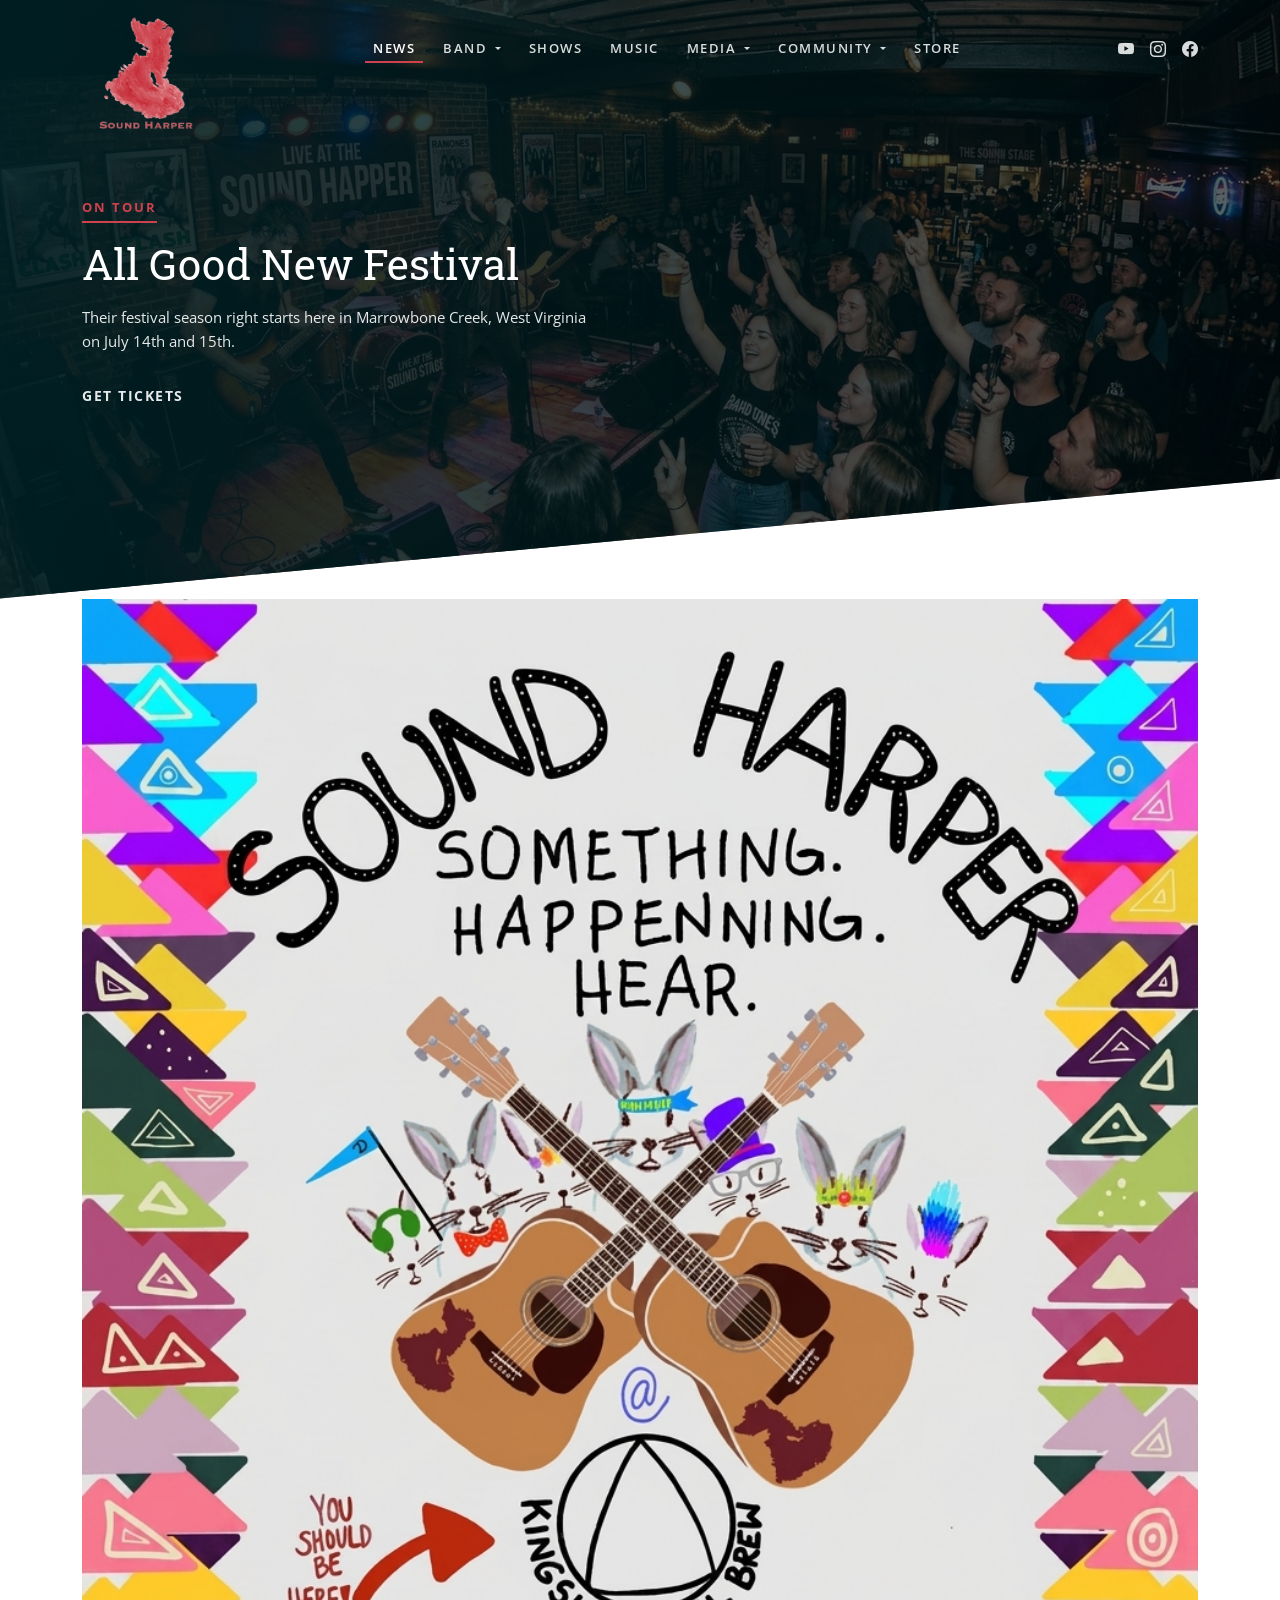
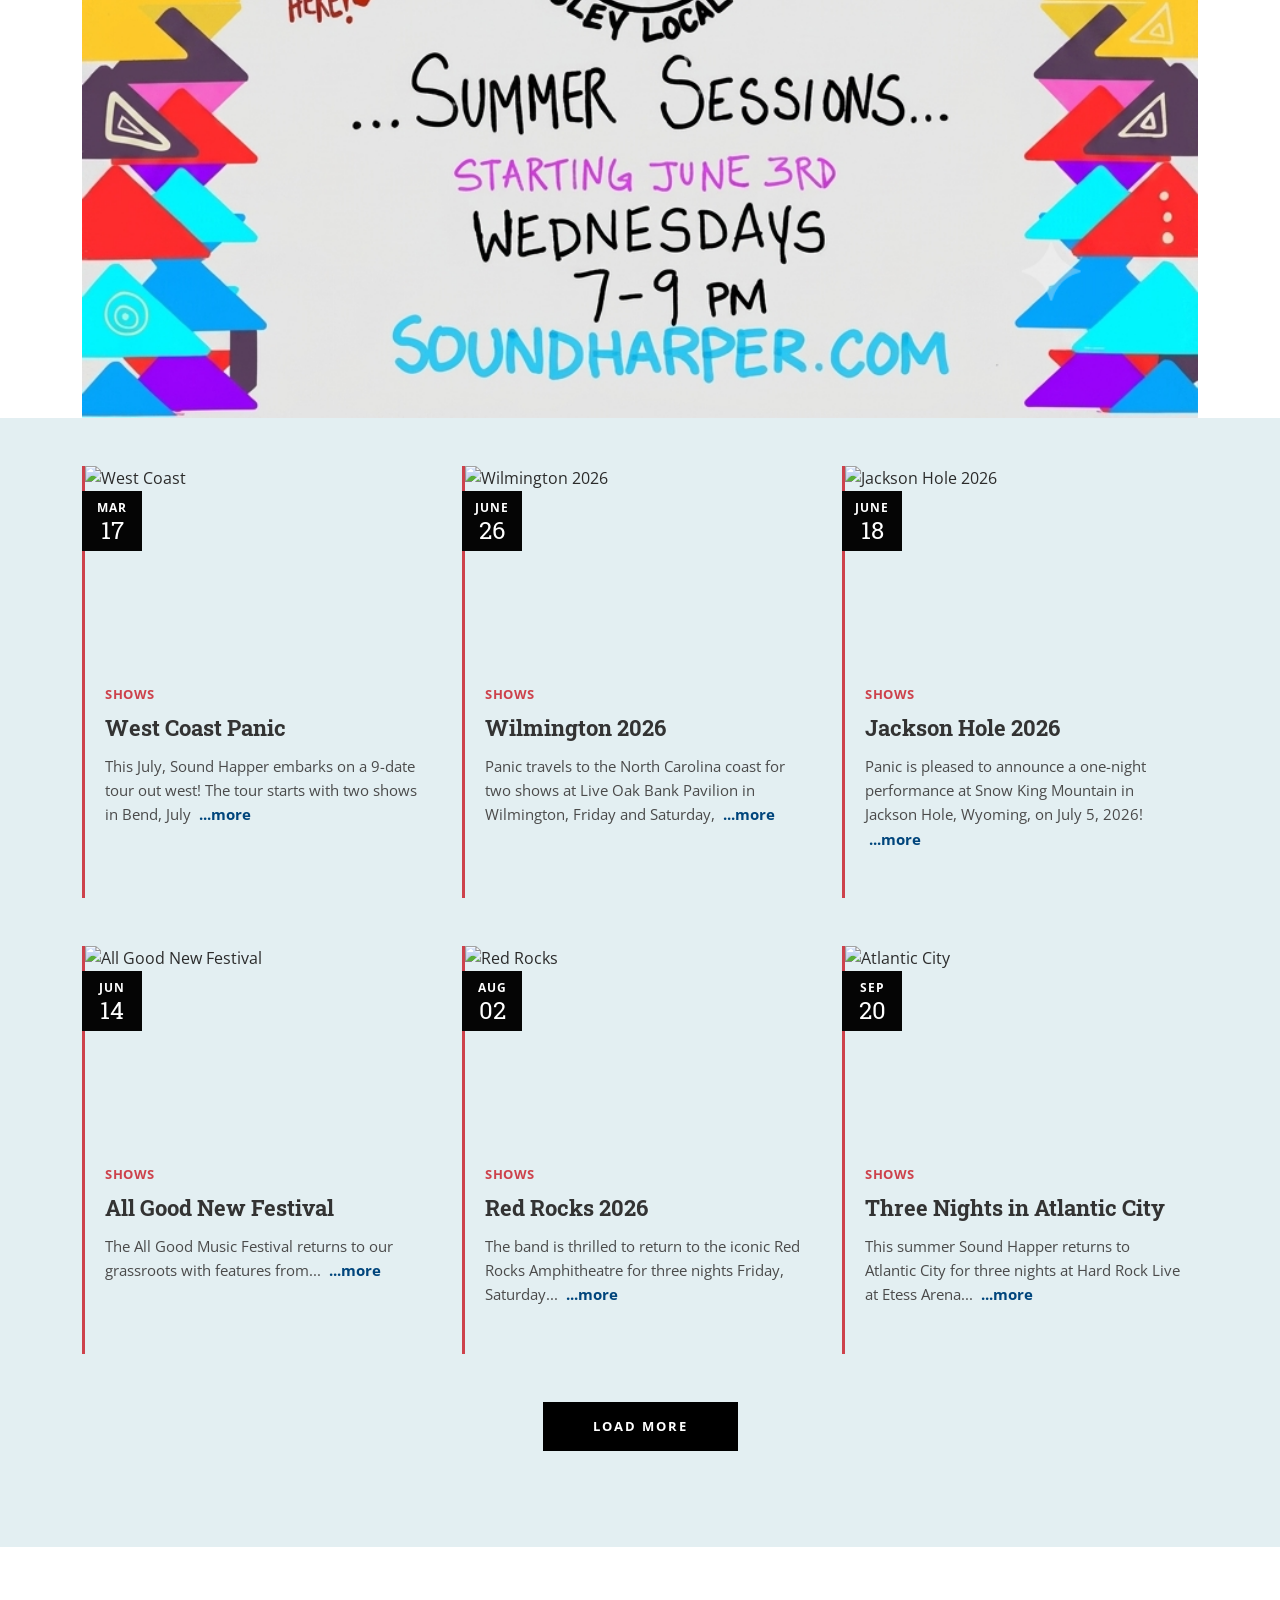
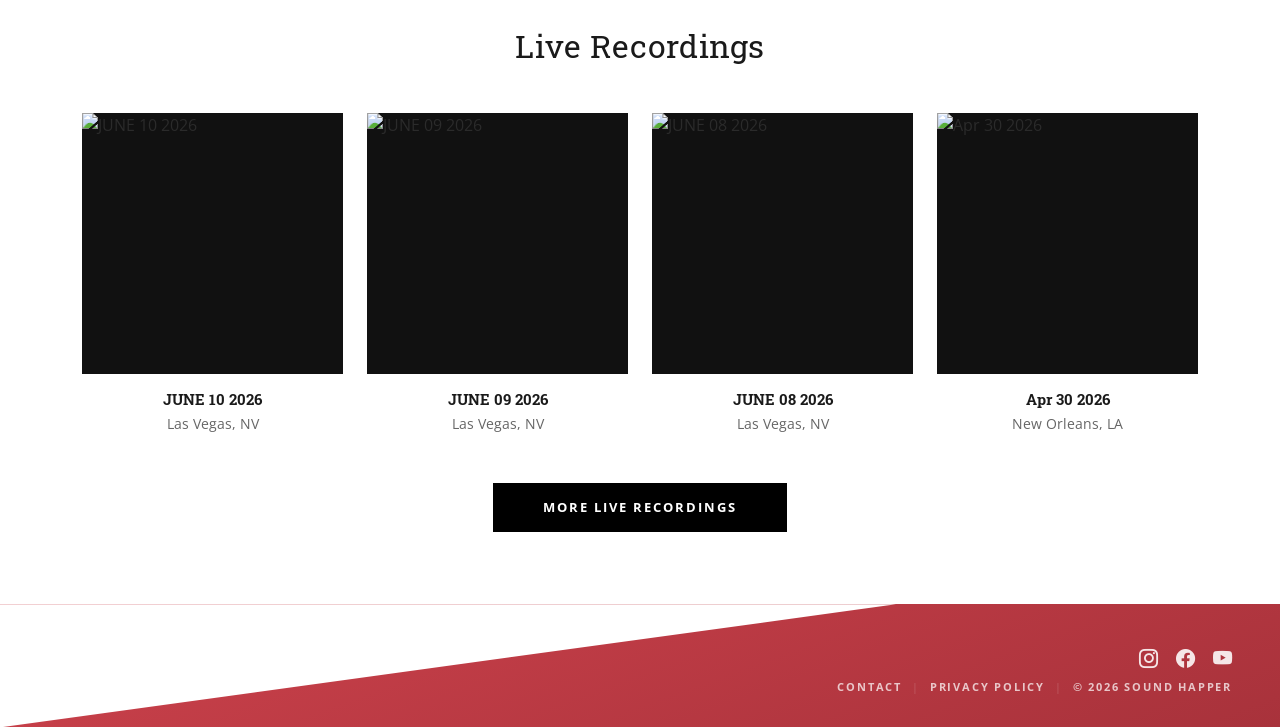
==== 0index.html @ cb87b9db "sound-happer" ====
<!doctype html>
<html lang="en" data-bs-theme="light">
    <head>
        <title>Sound Happer - Tour</title>
        <meta charset="utf-8" />
        <meta name="viewport" content="width=device-width, initial-scale=1" />

        <link href="https://cdn.jsdelivr.net/npm/bootstrap@5.3.8/dist/css/bootstrap.min.css" rel="stylesheet" integrity="sha384-sRIl4kxILFvY47J16cr9ZwB07vP4J8+LH7qKQnuqkuIAvNWLzeN8tE5YBujZqJLB" crossorigin="anonymous"/>
        <link rel="stylesheet" href="https://cdn.jsdelivr.net/npm/bootstrap-icons@1.11.3/font/bootstrap-icons.min.css">
        <link rel='stylesheet' href='https://fonts.googleapis.com/css?family=Roboto+Slab:400,700|Open+Sans:400,600,700&display=swap' type='text/css' media='all' />
        <link rel="stylesheet" href="assets/css/style.css">
    </head>
    <body>

        <!-- ═══════ HERO ═══════ -->
        <div class="hero-container">
            <nav class="navbar navbar-expand-lg">
                <div class="container">
                    <a class="navbar-brand" href="#">
                        <div class="logo"></div>
                    </a>
                    <button class="navbar-toggler border-0" type="button" data-bs-toggle="collapse" data-bs-target="#navbarContent" aria-controls="navbarContent" aria-expanded="false" aria-label="Toggle navigation">
                        <span class="navbar-toggler-icon" style="filter:invert(1);"></span>
                    </button>

                    <div class="collapse navbar-collapse" id="navbarContent">
                        <ul class="navbar-nav mx-auto">

                            <li class="nav-item">
                                <a class="nav-link active-link" href="#">News</a>
                            </li>

                            <!-- BAND dropdown -->
                            <li class="nav-item dropdown">
                                <a class="nav-link dropdown-toggle" href="#" role="button" data-bs-toggle="dropdown" aria-expanded="false">
                                    Band
                                </a>
                                <ul class="dropdown-menu">
                                    <li><a class="dropdown-item" href="#">Members</a></li>
                                    <li><a class="dropdown-item" href="#">History</a></li>
                                    <li><a class="dropdown-item" href="#">Bio</a></li>
                                </ul>
                            </li>

                            <li class="nav-item">
                                <a class="nav-link" href="#">Shows</a>
                            </li>

                            <li class="nav-item">
                                <a class="nav-link" href="#">Music</a>
                            </li>

                            <!-- MEDIA dropdown -->
                            <li class="nav-item dropdown">
                                <a class="nav-link dropdown-toggle" href="#" role="button" data-bs-toggle="dropdown" aria-expanded="false">
                                    Media
                                </a>
                                <ul class="dropdown-menu">
                                    <li><a class="dropdown-item" href="#">Galleries</a></li>
                                    <li><a class="dropdown-item" href="#">Posters</a></li>
                                    <li><a class="dropdown-item" href="#">Videos</a></li>
                                </ul>
                            </li>

                            <!-- COMMUNITY dropdown -->
                            <li class="nav-item dropdown">
                                <a class="nav-link dropdown-toggle" href="#" role="button" data-bs-toggle="dropdown" aria-expanded="false">
                                    Community
                                </a>
                                <ul class="dropdown-menu">
                                    <li><a class="dropdown-item" href="#">Forum</a></li>
                                    <li><a class="dropdown-item" href="#">Good People</a></li>
                                    <li><a class="dropdown-item" href="#">Events</a></li>
                                </ul>
                            </li>

                            <li class="nav-item">
                                <a class="nav-link" href="#">Store</a>
                            </li>

                        </ul>

                        <div class="social-icons d-none d-lg-flex">
                            <a href="#"><i class="bi bi-youtube"></i></a>
                            <a href="#"><i class="bi bi-instagram"></i></a>
                            <a href="#"><i class="bi bi-facebook"></i></a>
                        </div>
                    </div>
                </div>
            </nav>

            <div class="container">
                <div class="hero-content">
                    <span class="hero-label">On Tour</span>
                    <h1 class="hero-title slab-font">All Good New Festival</h1>
                    <p class="hero-text">Their festival season right starts here in Marrowbone Creek, West Virginia on July 14th and 15th.</p>
                    <a href="#" class="hero-btn">Get Tickets</a>
                </div>
            </div>
        </div>

        <div class="container">
            <img src="assets/img/desktop-poster.png" width="100%" alt="">
        </div>

        <!-- ═══════ CARD GRID ═══════ -->
        <section class="card-section mt-5">
            <div class="container">
                <div class="row gx-4 gy-5">

                    <div class="col-lg-4 col-md-6">
                        <div class="custom-card">
                            <div class="card-img-wrapper">
                                <div class="date-badge"><span class="month">MAR</span><span class="day">17</span></div>
                                <img src="https://images.unsplash.com/photo-1533174072545-7a4b6ad7a6c3?q=80&w=800&auto=format&fit=crop" alt="West Coast">
                            </div>
                            <div class="card-text-container">
                                <span class="card-label">Shows</span>
                                <a href="#" class="card-title slab-font">West Coast Panic</a>
                                <p class="card-excerpt">This July, Sound Happer embarks on a 9-date tour out west! The tour starts with two shows in Bend, July <a href="#" class="card-more-link">...more</a></p>
                            </div>
                        </div>
                    </div>

                    <div class="col-lg-4 col-md-6">
                        <div class="custom-card">
                            <div class="card-img-wrapper">
                                <div class="date-badge"><span class="month">JUNE</span><span class="day">26</span></div>
                                <img src="https://images.unsplash.com/photo-1470225620780-dba8ba36b745?q=80&w=800&auto=format&fit=crop" alt="Wilmington 2026">
                            </div>
                            <div class="card-text-container">
                                <span class="card-label">Shows</span>
                                <a href="#" class="card-title slab-font">Wilmington 2026</a>
                                <p class="card-excerpt">Panic travels to the North Carolina coast for two shows at Live Oak Bank Pavilion in Wilmington, Friday and Saturday, <a href="#" class="card-more-link">...more</a></p>
                            </div>
                        </div>
                    </div>

                    <div class="col-lg-4 col-md-6">
                        <div class="custom-card">
                            <div class="card-img-wrapper">
                                <div class="date-badge"><span class="month">JUNE</span><span class="day">18</span></div>
                                <img src="https://images.unsplash.com/photo-1543362906-acfc16c67564?q=80&w=800&auto=format&fit=crop" alt="Jackson Hole 2026">
                            </div>
                            <div class="card-text-container">
                                <span class="card-label">Shows</span>
                                <a href="#" class="card-title slab-font">Jackson Hole 2026</a>
                                <p class="card-excerpt">Panic is pleased to announce a one-night performance at Snow King Mountain in Jackson Hole, Wyoming, on July 5, 2026! <a href="#" class="card-more-link">...more</a></p>
                            </div>
                        </div>
                    </div>

                    <div class="col-lg-4 col-md-6">
                        <div class="custom-card">
                            <div class="card-img-wrapper">
                                <div class="date-badge"><span class="month">JUN</span><span class="day">14</span></div>
                                <img src="https://images.unsplash.com/photo-1514525253161-7a46d19cd819?q=80&w=800&auto=format&fit=crop" alt="All Good New Festival">
                            </div>
                            <div class="card-text-container">
                                <span class="card-label">Shows</span>
                                <a href="#" class="card-title slab-font">All Good New Festival</a>
                                <p class="card-excerpt">The All Good Music Festival returns to our grassroots with features from... <a href="#" class="card-more-link">...more</a></p>
                            </div>
                        </div>
                    </div>

                    <div class="col-lg-4 col-md-6">
                        <div class="custom-card">
                            <div class="card-img-wrapper">
                                <div class="date-badge"><span class="month">AUG</span><span class="day">02</span></div>
                                <img src="https://images.unsplash.com/photo-1506157786151-b8491531f063?q=80&w=800&auto=format&fit=crop" alt="Red Rocks">
                            </div>
                            <div class="card-text-container">
                                <span class="card-label">Shows</span>
                                <a href="#" class="card-title slab-font">Red Rocks 2026</a>
                                <p class="card-excerpt">The band is thrilled to return to the iconic Red Rocks Amphitheatre for three nights Friday, Saturday... <a href="#" class="card-more-link">...more</a></p>
                            </div>
                        </div>
                    </div>

                    <div class="col-lg-4 col-md-6">
                        <div class="custom-card">
                            <div class="card-img-wrapper">
                                <div class="date-badge"><span class="month">SEP</span><span class="day">20</span></div>
                                <img src="https://images.unsplash.com/photo-1459749411175-04bf5292ceea?q=80&w=800&auto=format&fit=crop" alt="Atlantic City">
                            </div>
                            <div class="card-text-container">
                                <span class="card-label">Shows</span>
                                <a href="#" class="card-title slab-font">Three Nights in Atlantic City</a>
                                <p class="card-excerpt">This summer Sound Happer returns to Atlantic City for three nights at Hard Rock Live at Etess Arena... <a href="#" class="card-more-link">...more</a></p>
                            </div>
                        </div>
                    </div>

                </div>

                <div class="text-center mt-5">
                    <button class="btn-load-more">Load More</button>
                </div>
            </div>
        </section>

        <!-- ═══════ LIVE RECORDINGS ═══════ -->
        <section class="live-recordings-section">
            <div class="container">
                <h2 class="recordings-heading">Live Recordings</h2>
                <div class="row gx-4 gy-4">

                    <div class="col-6 col-md-3">
                        <div class="recording-item">
                            <div class="recording-img-wrap">
                                <img src="https://images.unsplash.com/photo-1533174072545-7a4b6ad7a6c3?q=80&w=600&auto=format&fit=crop" alt="JUNE 10 2026">
                                <div class="recording-play-icon"><i class="bi bi-play-circle-fill"></i></div>
                            </div>
                            <div class="recording-info">
                                <div class="recording-date">JUNE 10 2026</div>
                                <div class="recording-location">Las Vegas, NV</div>
                            </div>
                        </div>
                    </div>

                    <div class="col-6 col-md-3">
                        <div class="recording-item">
                            <div class="recording-img-wrap">
                                <img src="https://images.unsplash.com/photo-1470225620780-dba8ba36b745?q=80&w=600&auto=format&fit=crop" alt="JUNE 09 2026">
                                <div class="recording-play-icon"><i class="bi bi-play-circle-fill"></i></div>
                            </div>
                            <div class="recording-info">
                                <div class="recording-date">JUNE 09 2026</div>
                                <div class="recording-location">Las Vegas, NV</div>
                            </div>
                        </div>
                    </div>

                    <div class="col-6 col-md-3">
                        <div class="recording-item">
                            <div class="recording-img-wrap">
                                <img src="https://images.unsplash.com/photo-1506157786151-b8491531f063?q=80&w=600&auto=format&fit=crop" alt="JUNE 08 2026">
                                <div class="recording-play-icon"><i class="bi bi-play-circle-fill"></i></div>
                            </div>
                            <div class="recording-info">
                                <div class="recording-date">JUNE 08 2026</div>
                                <div class="recording-location">Las Vegas, NV</div>
                            </div>
                        </div>
                    </div>

                    <div class="col-6 col-md-3">
                        <div class="recording-item">
                            <div class="recording-img-wrap">
                                <img src="https://images.unsplash.com/photo-1459749411175-04bf5292ceea?q=80&w=600&auto=format&fit=crop" alt="Apr 30 2026">
                                <div class="recording-play-icon"><i class="bi bi-play-circle-fill"></i></div>
                            </div>
                            <div class="recording-info">
                                <div class="recording-date">Apr 30 2026</div>
                                <div class="recording-location">New Orleans, LA</div>
                            </div>
                        </div>
                    </div>

                </div>
                <div class="text-center mt-5">
                    <a href="#" class="btn-more-recordings">More Live Recordings</a>
                </div>
            </div>
        </section>

        <!-- ═══════ FOOTER ═══════ -->
        <footer class="site-footer">
            <div class="footer-inner">
                <div class="footer-social">
                    <a href="#" title="Instagram"><i class="bi bi-instagram"></i></a>
                    <a href="#" title="Facebook"><i class="bi bi-facebook"></i></a>
                    <a href="#" title="YouTube"><i class="bi bi-youtube"></i></a>
                </div>
                <div class="footer-links-row">
                    <a href="#">Contact</a>
                    <span class="footer-sep">|</span>
                    <a href="#">Privacy Policy</a>
                    <span class="footer-sep">|</span>
                    <span>&copy; 2026 Sound Happer</span>
                </div>
            </div>
        </footer>

        <script src="https://cdn.jsdelivr.net/npm/bootstrap@5.3.8/dist/js/bootstrap.bundle.min.js" integrity="sha384-FKyoEForCGlyvwx9Hj09JcYn3nv7wiPVlz7YYwJrWVcXK/BmnVDxM+D2scQbITxI" crossorigin="anonymous"></script>
    </body>
</html>
---- assets/css/style.css ----
:root {
                --accent: #cd424c;
                --accent-dark: #a8323b;
                --body-bg: #e3eff2;
            }

            body {
                font-family: 'Open Sans', sans-serif;
                color: #2b2b2b;
                margin: 0;
                padding: 0;
            }

            h1, h2, h3, h4, h5, .slab-font {
                font-family: 'Roboto Slab', serif;
            }

            /* ── HERO ─────────────────────────────── */
            .hero-container {
                position: relative;
                width: 100%;
                background: linear-gradient(to right, rgba(0,31,36,0.92), rgba(0,10,15,0.62)),
                            url('../img/cafe-banner.png') center/cover no-repeat;
                clip-path: polygon(0 0, 100% 0, 100% 80%, 0 100%);
                padding-bottom: 10vw;
            }

            /* ── NAVBAR ───────────────────────────── */
            .navbar {
                padding-top: 1.5rem;
                background: transparent !important;
            }

            .navbar .container {
                position: relative;
                min-height: 50px;
            }

            .navbar-brand {
                position: absolute;
                top: -10px;
                left: 15px;
                padding: 0;
                z-index: 1000;
            }

            .logo {
                width: 125px;
                height: 125px;
                background-image: url('../img/logo.png');
                background-size: contain;
                background-position: top left;
                background-repeat: no-repeat;
                display: block;
            }

            .navbar-collapse { margin-left: 150px; }

            @media (max-width: 991px) {
                .navbar-collapse {
                    margin-left: 0;
                    margin-top: 80px;
                    background: rgba(0,0,0,0.88);
                    padding: 1rem;
                    border-radius: 8px;
                }
                .navbar-toggler { margin-left: auto; }
            }

            /* ── HEADER / HERO RESPONSIVE ─────────── */

            /* Tablet */
            @media (max-width: 768px) {
                .logo { width: 90px; height: 90px; }
                .navbar-brand { top: -6px; }
                .navbar-collapse { margin-top: 60px; }
                .hero-content { padding: 5.5rem 0 3rem 0; max-width: 100%; }
                .hero-title { font-size: 2rem; }
                .hero-text  { font-size: 0.9rem; }
            }

            /* Mobile */
            @media (max-width: 575px) {
                .navbar { padding-top: 1rem; }
                .navbar .container { min-height: 40px; }
                .logo { width: 65px; height: 65px; }
                .navbar-brand { top: -2px; left: 12px; }
                .navbar-collapse { margin-top: 44px; }
                .hero-container { padding-bottom: 14vw; }
                .hero-content { padding: 4.5rem 0 2.5rem 0; max-width: 100%; }
                .hero-title { font-size: 1.65rem; margin-bottom: 0.75rem; }
                .hero-label { font-size: 0.7rem; letter-spacing: 1.5px; }
                .hero-text  { font-size: 0.85rem; margin-bottom: 1.2rem; }
                .hero-btn   { font-size: 0.75rem; letter-spacing: 1.2px; }
            }

            /* Very small phones */
            @media (max-width: 380px) {
                .logo { width: 52px; height: 52px; }
                .hero-title { font-size: 1.4rem; }
                .hero-content { padding: 3.8rem 0 2rem 0; }
            }

            .nav-link {
                color: rgba(255,255,255,0.85) !important;
                font-size: 0.8rem;
                font-weight: 600;
                text-transform: uppercase;
                letter-spacing: 1.5px;
                margin: 0 6px;
                transition: color 0.2s;
            }

            .nav-link:hover,
            .nav-link:focus { color: #ffffff !important; }

            /* active underline accent */
            .nav-item .nav-link.active-link {
                color: #fff !important;
                border-bottom: 2px solid var(--accent);
                padding-bottom: 2px;
            }

            /* ── DARK DROPDOWN ────────────────────── */
            .dropdown-menu {
                background-color: #1a1a1a;
                border: none;
                border-radius: 0;
                padding: 0;
                min-width: 160px;
                margin-top: 0 !important;
            }

            .dropdown-item {
                color: rgba(255,255,255,0.82);
                font-size: 0.78rem;
                font-weight: 600;
                text-transform: uppercase;
                letter-spacing: 1.5px;
                padding: 12px 20px;
                border-bottom: 1px solid rgba(255,255,255,0.07);
                transition: background 0.15s, color 0.15s;
            }

            .dropdown-item:last-child { border-bottom: none; }

            .dropdown-item:hover,
            .dropdown-item:focus {
                background-color: var(--accent);
                color: #fff;
            }

            /* keep dropdown open feel on hover (desktop) */
            @media (min-width: 992px) {
                .nav-item.dropdown:hover .dropdown-menu { display: block; }
            }

            /* ── SOCIAL ICONS ─────────────────────── */
            .social-icons a {
                color: #ffffff;
                margin-left: 16px;
                font-size: 1rem;
                opacity: 0.85;
                text-decoration: none;
                transition: opacity 0.2s;
            }
            .social-icons a:hover { opacity: 1; }

            /* ── HERO CONTENT ─────────────────────── */
            .hero-content {
                color: #ffffff;
                padding: 7rem 0 4rem 0;
                max-width: 520px;
            }

            .hero-label {
                color: var(--accent);
                font-size: 0.8rem;
                font-weight: 700;
                letter-spacing: 2px;
                text-transform: uppercase;
                margin-bottom: 0.5rem;
                display: inline-block;
                border-bottom: 2px solid var(--accent);
                padding-bottom: 4px;
            }

            .hero-title {
                font-size: 2.6rem;
                font-weight: 400;
                margin-top: 0.5rem;
                margin-bottom: 1rem;
                line-height: 1.2;
            }

            .hero-text {
                font-size: 0.95rem;
                line-height: 1.6;
                margin-bottom: 1.8rem;
                color: rgba(255,255,255,0.9);
            }

            .hero-btn {
                color: rgba(255,255,255,0.9);
                text-decoration: none;
                font-size: 0.85rem;
                font-weight: 700;
                letter-spacing: 1.5px;
                text-transform: uppercase;
                transition: color 0.2s;
            }
            .hero-btn:hover { color: #fff; }

            /* ── CARD SECTION ─────────────────────── */
            .card-section {
                padding: 0 0 6rem 0;
                margin-top: -6vw;
                background-color: var(--body-bg);
                position: relative;
                z-index: 10;
            }

            .custom-card {
                position: relative;
                background: transparent;
                border-left: 3px solid var(--accent);
                margin-bottom: 2rem;
                height: 100%;
                display: flex;
                flex-direction: column;
            }

            .card-img-wrapper { position: relative; width: 100%; }

            .card-img-wrapper img {
                width: 100%;
                height: auto;
                aspect-ratio: 16 / 9;
                object-fit: cover;
                display: block;
            }

            .date-badge {
                position: absolute;
                top: 25px;
                left: -3px;
                background-color: #050505;
                color: #ffffff;
                width: 60px;
                text-align: center;
                padding: 8px 0;
                z-index: 5;
            }

            .date-badge .month {
                display: block;
                font-size: 0.75rem;
                font-weight: 700;
                letter-spacing: 1px;
                text-transform: uppercase;
            }

            .date-badge .day {
                display: block;
                font-family: 'Roboto Slab', serif;
                font-size: 1.5rem;
                font-weight: 400;
                line-height: 1.1;
            }

            .card-text-container {
                padding: 20px 15px 15px 20px;
                flex-grow: 1;
            }

            .card-label {
                color: var(--accent);
                font-size: 0.8rem;
                font-weight: 700;
                letter-spacing: 0.5px;
                text-transform: uppercase;
                margin-bottom: 10px;
                display: block;
            }

            .card-title {
                font-size: 1.35rem;
                font-weight: 700;
                color: #333;
                margin-bottom: 12px;
                line-height: 1.3;
                text-decoration: none;
                display: block;
            }
            .card-title:hover { color: #096a56; }

            .card-excerpt {
                font-size: 0.95rem;
                color: #4a4a4a;
                line-height: 1.6;
                margin-bottom: 0;
            }

            .card-more-link {
                color: #00457c;
                font-weight: 700;
                text-decoration: none;
                margin-left: 4px;
            }
            .card-more-link:hover { text-decoration: underline; }

            /* ── BUTTONS ──────────────────────────── */
            .btn-load-more,
            .btn-more-recordings {
                display: inline-block;
                background-color: #000;
                color: #fff;
                border: 2px solid #000;
                border-radius: 0;
                padding: 13px 48px;
                font-size: 0.8rem;
                font-weight: 700;
                letter-spacing: 2px;
                text-transform: uppercase;
                text-decoration: none;
                cursor: pointer;
                transition: background-color 0.2s, color 0.2s;
            }
            .btn-load-more:hover,
            .btn-more-recordings:hover {
                background-color: transparent;
                color: #000;
            }

            /* ── LIVE RECORDINGS ──────────────────── */
            .live-recordings-section {
                background: #ffffff;
                padding: 5rem 0 4.5rem;
            }

            .recordings-heading {
                font-family: 'Roboto Slab', serif;
                font-size: 2rem;
                font-weight: 400;
                text-align: center;
                color: #1a1a1a;
                margin-bottom: 3rem;
                letter-spacing: 0.3px;
            }

            .recording-item { cursor: pointer; }

            .recording-img-wrap {
                position: relative;
                overflow: hidden;
                aspect-ratio: 1 / 1;
                background: #111;
            }

            .recording-img-wrap img {
                width: 100%; height: 100%;
                object-fit: cover;
                display: block;
                transition: transform 0.35s ease, opacity 0.35s ease;
            }

            .recording-item:hover .recording-img-wrap img {
                transform: scale(1.06);
                opacity: 0.7;
            }

            .recording-play-icon {
                position: absolute;
                inset: 0;
                display: flex;
                align-items: center;
                justify-content: center;
                color: #fff;
                font-size: 3rem;
                opacity: 0;
                transition: opacity 0.3s ease;
            }
            .recording-item:hover .recording-play-icon { opacity: 1; }

            .recording-info { margin-top: 14px; text-align: center; }

            .recording-date {
                font-family: 'Roboto Slab', serif;
                font-size: 0.95rem;
                font-weight: 700;
                color: #1a1a1a;
                margin-bottom: 3px;
            }

            .recording-location { font-size: 0.87rem; color: #666; }

            /* ── FOOTER ───────────────────────────── */
            .site-footer {
                position: relative;
                background: linear-gradient(160deg, var(--accent) 0%, var(--accent-dark) 100%);
                padding: 0;
                overflow: hidden;
            }

            .site-footer::before {
                content: '';
                position: absolute;
                inset: 0;
                background: white;
                clip-path: polygon(0 0, 70% 0, 0 100%);
                z-index: 1;
            }

            .footer-inner {
                position: relative;
                z-index: 2;
                display: flex;
                flex-direction: column;
                align-items: flex-end;
                padding: 2.8rem 3rem 2rem;
                gap: 10px;
            }

            .footer-social { display: flex; align-items: center; gap: 18px; }

            .footer-social a {
                color: rgba(255,255,255,0.88);
                font-size: 1.2rem;
                text-decoration: none;
                transition: color 0.2s, transform 0.2s;
                line-height: 1;
            }
            .footer-social a:hover { color: #fff; transform: translateY(-2px); }

            .footer-links-row {
                display: flex;
                align-items: center;
                gap: 10px;
                font-size: 0.7rem;
                font-weight: 700;
                letter-spacing: 1.8px;
                text-transform: uppercase;
                color: rgba(255,255,255,0.72);
                flex-wrap: wrap;
                justify-content: flex-end;
            }

            .footer-links-row a {
                color: rgba(255,255,255,0.72);
                text-decoration: none;
                transition: color 0.2s;
            }
            .footer-links-row a:hover { color: #fff; }
            .footer-sep { opacity: 0.4; font-weight: 300; }

            /* ── FOOTER RESPONSIVE ───────────────────── */

            /* Tablet */
            @media (max-width: 768px) {
                .footer-inner {
                    padding: 2rem 2rem 1.5rem;
                    gap: 8px;
                }
                /* triangle takes less width so text isn't hidden behind it */
                .site-footer::before {
                    background-color: transparent;
                    clip-path: polygon(0 0, 55% 0, 0 100%);
                }
                .footer-social { gap: 14px; }
                .footer-social a { font-size: 1.1rem; }
                .footer-links-row {
                    font-size: 0.65rem;
                    letter-spacing: 1.2px;
                    gap: 8px;
                }
            }

            /* Mobile — stack & centre */
            @media (max-width: 575px) {
                .site-footer::before {
                    clip-path: polygon(0 0, 45% 0, 0 75%);
                }
                .footer-inner {
                    padding: 2.5rem 1.2rem 1.5rem;
                    align-items: center;
                    gap: 14px;
                }
                .footer-social {
                    gap: 20px;
                    justify-content: center;
                }
                .footer-social a { font-size: 1.3rem; }
                .footer-links-row {
                    font-size: 0.62rem;
                    letter-spacing: 1px;
                    justify-content: center;
                    text-align: center;
                    flex-wrap: wrap;
                    gap: 6px;
                }
            }

            /* Very small phones */
            @media (max-width: 380px) {
                .site-footer::before {
                    clip-path: polygon(0 0, 38% 0, 0 52%);
                }
                .footer-links-row {
                    flex-direction: column;
                    gap: 4px;
                }
                .footer-sep { display: none; }
            }
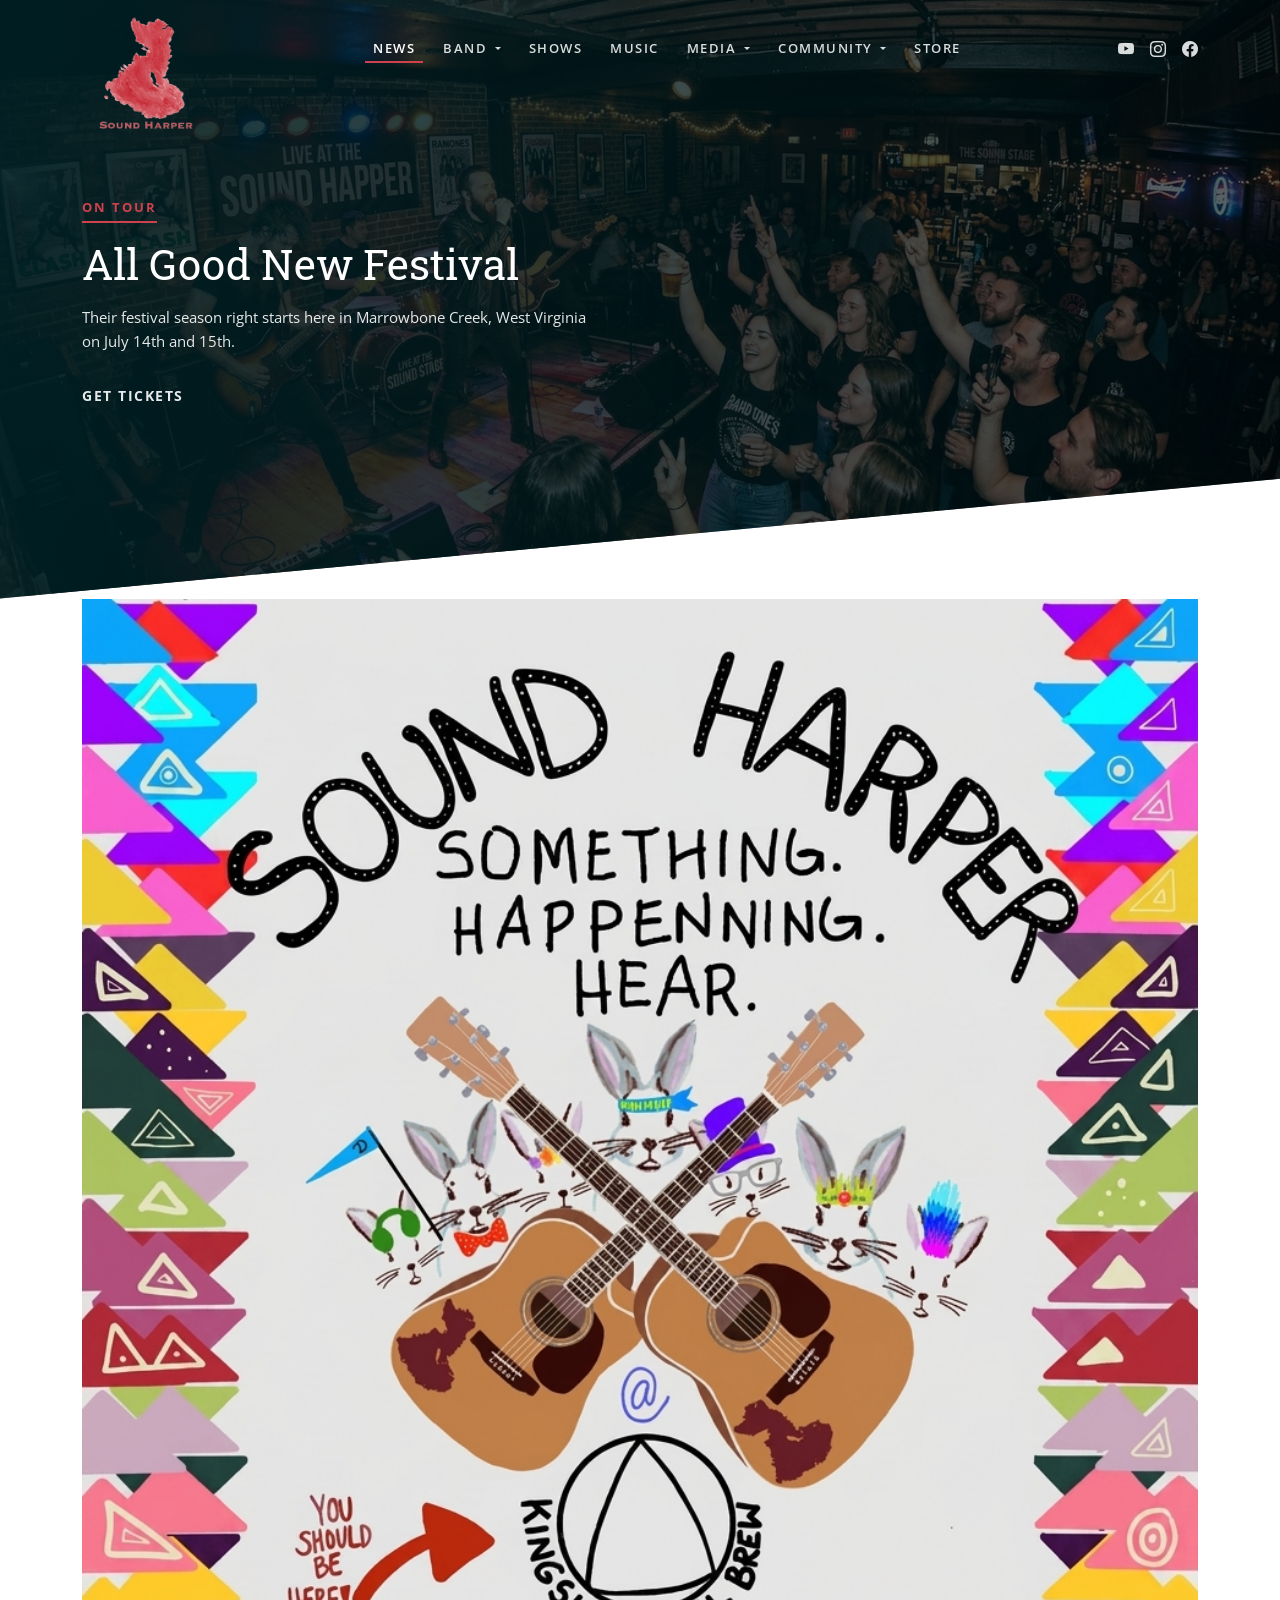
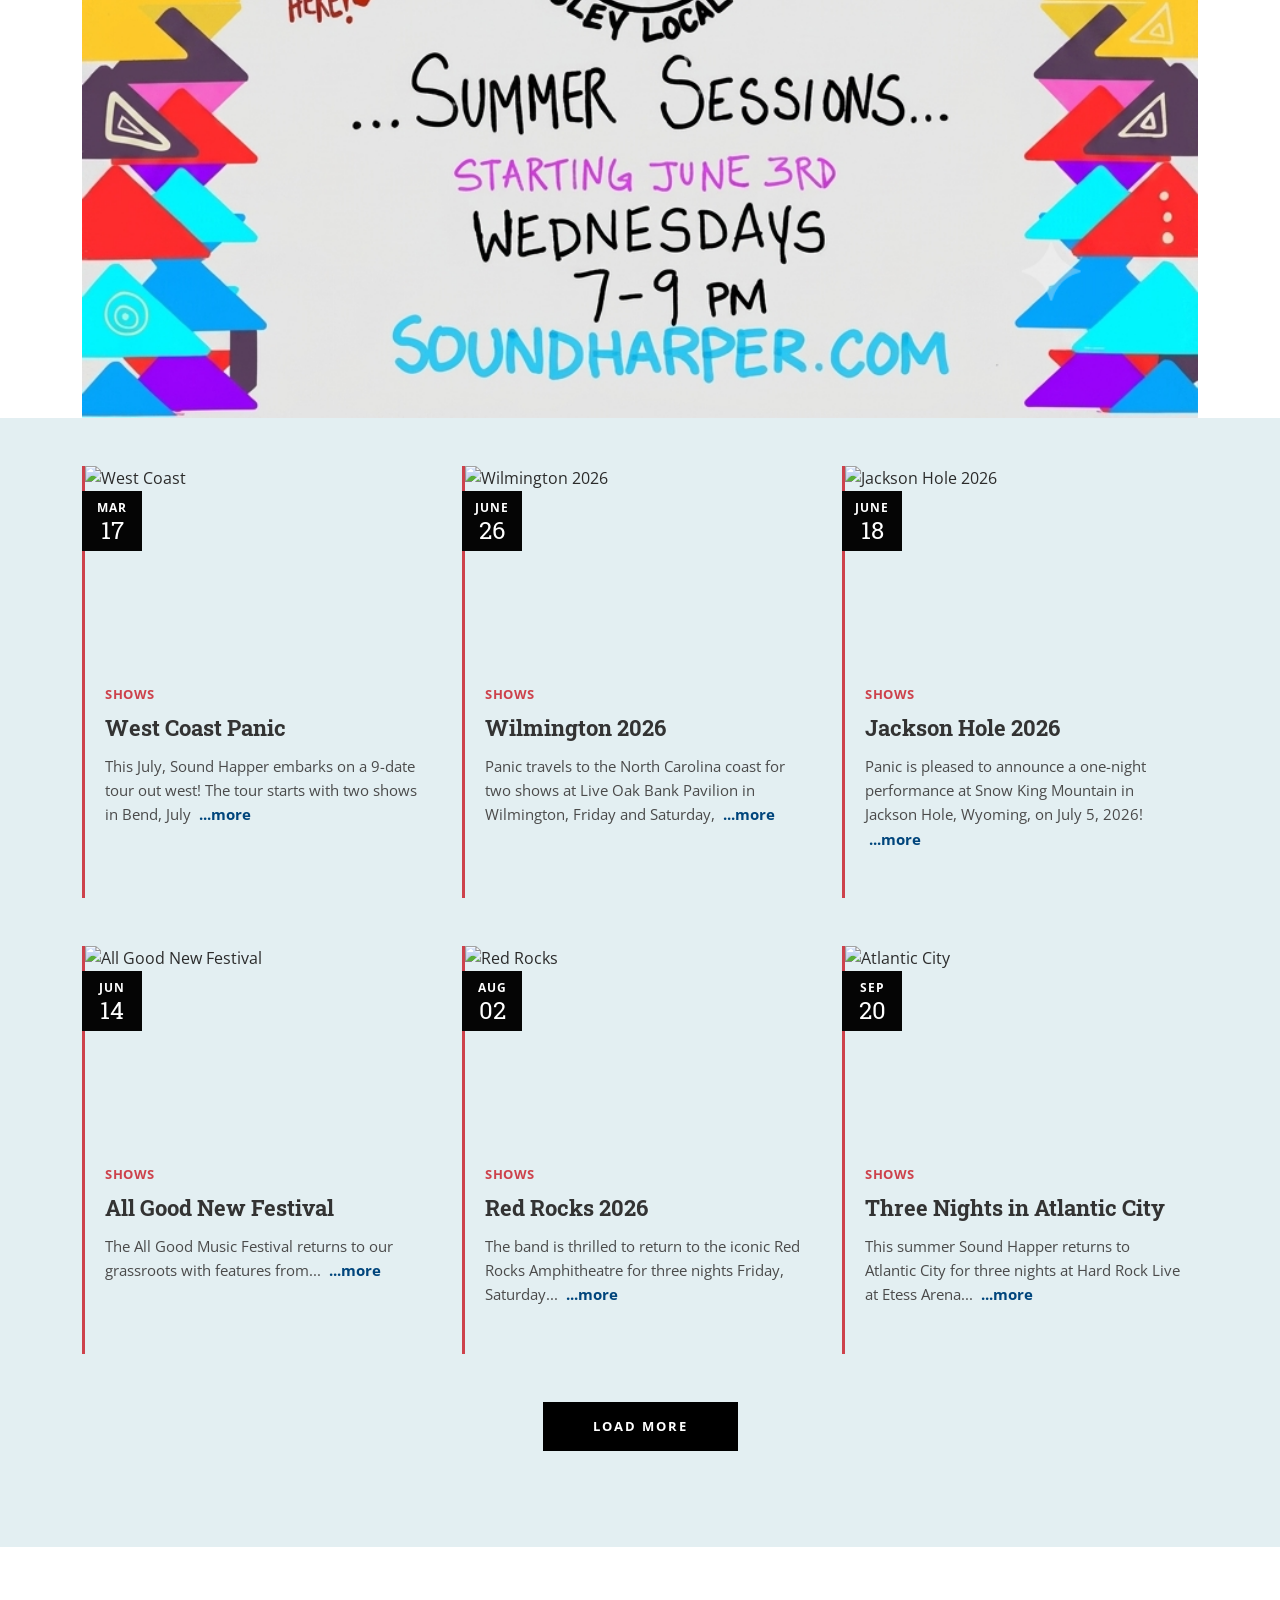
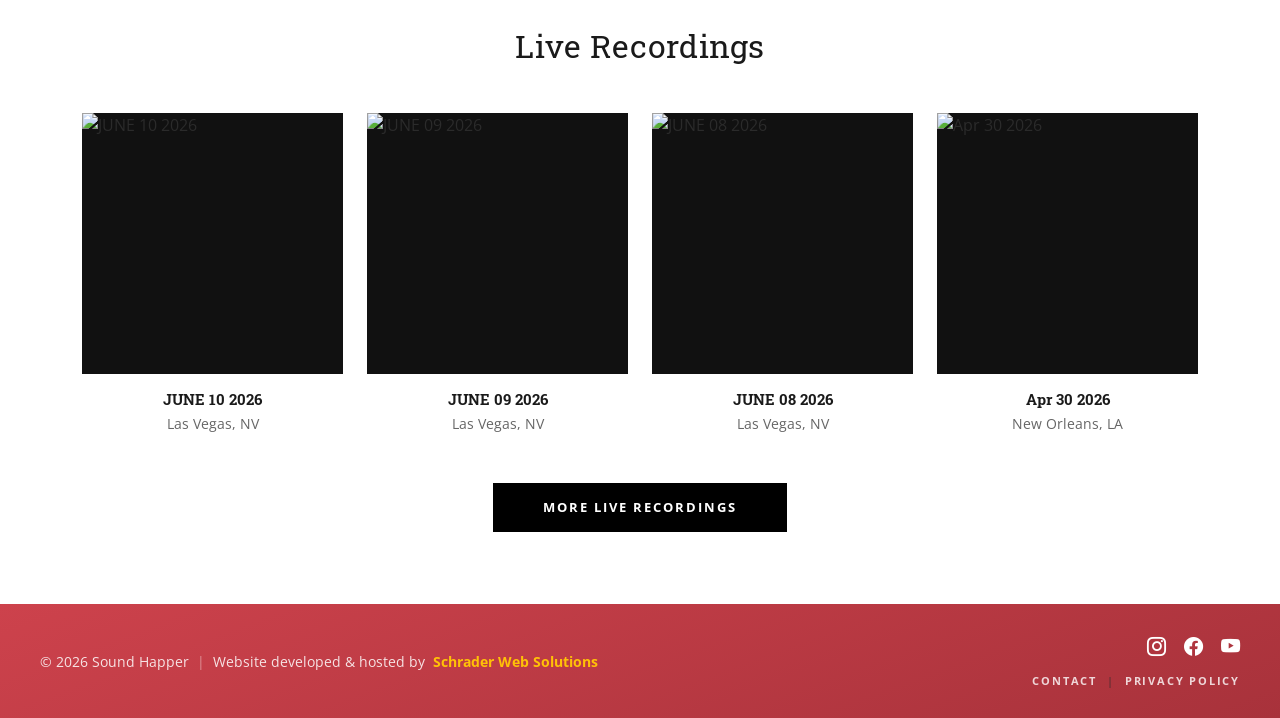
==== commit d8165e4c: "sound-happer" ====
--- a/0index.html
+++ b/0index.html
@@ -5,7 +5,10 @@
         <title>Sound Happer - Tour</title>
         <meta charset="utf-8" />
         <meta name="viewport" content="width=device-width, initial-scale=1" />
-
+        <link rel="apple-touch-icon" sizes="180x180" href="assets/img/fav-icon/apple-touch-icon.png">
+        <link rel="icon" type="image/png" sizes="32x32" href="assets/img/fav-icon/favicon-32x32.png">
+        <link rel="icon" type="image/png" sizes="16x16" href="assets/img/fav-icon/favicon-16x16.png">
+            <link rel="manifest" href="assets/img/fav-icon/site.webmanifest">
         <link href="https://cdn.jsdelivr.net/npm/bootstrap@5.3.8/dist/css/bootstrap.min.css" rel="stylesheet" integrity="sha384-sRIl4kxILFvY47J16cr9ZwB07vP4J8+LH7qKQnuqkuIAvNWLzeN8tE5YBujZqJLB" crossorigin="anonymous"/>
         <link rel="stylesheet" href="https://cdn.jsdelivr.net/npm/bootstrap-icons@1.11.3/font/bootstrap-icons.min.css">
         <link rel='stylesheet' href='https://fonts.googleapis.com/css?family=Roboto+Slab:400,700|Open+Sans:400,600,700&display=swap' type='text/css' media='all' />
@@ -267,22 +270,32 @@
         </section>
 
         <!-- ═══════ FOOTER ═══════ -->
-        <footer class="site-footer">
-            <div class="footer-inner">
-                <div class="footer-social">
-                    <a href="#" title="Instagram"><i class="bi bi-instagram"></i></a>
-                    <a href="#" title="Facebook"><i class="bi bi-facebook"></i></a>
-                    <a href="#" title="YouTube"><i class="bi bi-youtube"></i></a>
-                </div>
-                <div class="footer-links-row">
-                    <a href="#">Contact</a>
-                    <span class="footer-sep">|</span>
-                    <a href="#">Privacy Policy</a>
-                    <span class="footer-sep">|</span>
-                    <span>&copy; 2026 Sound Happer</span>
-                </div>
-            </div>
-        </footer>
+       <footer class="site-footer">
+  <div class="footer-inner">
+
+    <div class="footer-credit">
+      <span>&copy; 2026 Sound Happer</span>
+      <span class="footer-sep">|</span>
+      <span>Website developed &amp; hosted by</span>
+      <a class="text-decoration-none fw-bold text-warning" href="https://schrader.co/">Schrader Web Solutions</a>
+    </div>
+
+    <div class="footer-right">
+      <div class="footer-social">
+        <a href="#" title="Instagram"><i class="bi bi-instagram"></i></a>
+        <a href="#" title="Facebook"><i class="bi bi-facebook"></i></a>
+        <a href="#" title="YouTube"><i class="bi bi-youtube"></i></a>
+      </div>
+
+      <div class="footer-links-row">
+        <a href="#">Contact</a>
+        <span class="footer-sep">|</span>
+        <a href="#">Privacy Policy</a>
+      </div>
+    </div>
+
+  </div>
+</footer>
 
         <script src="https://cdn.jsdelivr.net/npm/bootstrap@5.3.8/dist/js/bootstrap.bundle.min.js" integrity="sha384-FKyoEForCGlyvwx9Hj09JcYn3nv7wiPVlz7YYwJrWVcXK/BmnVDxM+D2scQbITxI" crossorigin="anonymous"></script>
     </body>
--- a/assets/css/style.css
+++ b/assets/css/style.css
@@ -394,120 +394,113 @@
 
             .recording-location { font-size: 0.87rem; color: #666; }
 
-            /* ── FOOTER ───────────────────────────── */
             .site-footer {
-                position: relative;
-                background: linear-gradient(160deg, var(--accent) 0%, var(--accent-dark) 100%);
-                padding: 0;
-                overflow: hidden;
-            }
-
-            .site-footer::before {
-                content: '';
-                position: absolute;
-                inset: 0;
-                background: white;
-                clip-path: polygon(0 0, 70% 0, 0 100%);
-                z-index: 1;
-            }
-
-            .footer-inner {
-                position: relative;
-                z-index: 2;
-                display: flex;
-                flex-direction: column;
-                align-items: flex-end;
-                padding: 2.8rem 3rem 2rem;
-                gap: 10px;
-            }
-
-            .footer-social { display: flex; align-items: center; gap: 18px; }
-
-            .footer-social a {
-                color: rgba(255,255,255,0.88);
-                font-size: 1.2rem;
-                text-decoration: none;
-                transition: color 0.2s, transform 0.2s;
-                line-height: 1;
-            }
-            .footer-social a:hover { color: #fff; transform: translateY(-2px); }
-
-            .footer-links-row {
-                display: flex;
-                align-items: center;
-                gap: 10px;
-                font-size: 0.7rem;
-                font-weight: 700;
-                letter-spacing: 1.8px;
-                text-transform: uppercase;
-                color: rgba(255,255,255,0.72);
-                flex-wrap: wrap;
-                justify-content: flex-end;
-            }
-
-            .footer-links-row a {
-                color: rgba(255,255,255,0.72);
-                text-decoration: none;
-                transition: color 0.2s;
-            }
-            .footer-links-row a:hover { color: #fff; }
-            .footer-sep { opacity: 0.4; font-weight: 300; }
-
-            /* ── FOOTER RESPONSIVE ───────────────────── */
-
-            /* Tablet */
-            @media (max-width: 768px) {
-                .footer-inner {
-                    padding: 2rem 2rem 1.5rem;
-                    gap: 8px;
-                }
-                /* triangle takes less width so text isn't hidden behind it */
-                .site-footer::before {
-                    background-color: transparent;
-                    clip-path: polygon(0 0, 55% 0, 0 100%);
-                }
-                .footer-social { gap: 14px; }
-                .footer-social a { font-size: 1.1rem; }
-                .footer-links-row {
-                    font-size: 0.65rem;
-                    letter-spacing: 1.2px;
-                    gap: 8px;
-                }
-            }
-
-            /* Mobile — stack & centre */
-            @media (max-width: 575px) {
-                .site-footer::before {
-                    clip-path: polygon(0 0, 45% 0, 0 75%);
-                }
-                .footer-inner {
-                    padding: 2.5rem 1.2rem 1.5rem;
-                    align-items: center;
-                    gap: 14px;
-                }
-                .footer-social {
-                    gap: 20px;
-                    justify-content: center;
-                }
-                .footer-social a { font-size: 1.3rem; }
-                .footer-links-row {
-                    font-size: 0.62rem;
-                    letter-spacing: 1px;
-                    justify-content: center;
-                    text-align: center;
-                    flex-wrap: wrap;
-                    gap: 6px;
-                }
-            }
-
-            /* Very small phones */
-            @media (max-width: 380px) {
-                .site-footer::before {
-                    clip-path: polygon(0 0, 38% 0, 0 52%);
-                }
-                .footer-links-row {
-                    flex-direction: column;
-                    gap: 4px;
-                }
-                .footer-sep { display: none; }
-            }+  background: linear-gradient(160deg, var(--accent) 0%, var(--accent-dark) 100%);
+  padding: 28px 40px;
+}
+
+.footer-inner {
+  display: flex;
+  align-items: center;
+  justify-content: space-between;
+  gap: 25px;
+  flex-wrap: wrap;
+}
+
+.footer-credit {
+  color: rgba(255,255,255,0.85);
+  font-size: 14px;
+  display: flex;
+  align-items: center;
+  gap: 8px;
+  flex-wrap: wrap;
+}
+
+.footer-credit a {
+  color: #fff;
+  text-decoration: underline;
+}
+
+.footer-right {
+  display: flex;
+  flex-direction: column;
+  align-items: flex-end;
+  gap: 12px;
+}
+
+.footer-social {
+  display: flex;
+  align-items: center;
+  gap: 18px;
+}
+
+.footer-social a {
+  color: #fff;
+  font-size: 1.2rem;
+  text-decoration: none;
+}
+
+.footer-links-row {
+  display: flex;
+  align-items: center;
+  gap: 10px;
+  font-size: 0.7rem;
+  font-weight: 700;
+  letter-spacing: 1.8px;
+  text-transform: uppercase;
+}
+
+.footer-links-row a {
+  color: rgba(255,255,255,0.8);
+  text-decoration: none;
+}
+
+.footer-sep {
+  opacity: 0.5;
+}
+
+/* Responsive */
+@media (max-width: 768px) {
+  .site-footer {
+    padding: 25px 20px;
+  }
+
+  .footer-inner {
+    flex-direction: column;
+    text-align: center;
+    justify-content: center;
+  }
+
+  .footer-credit {
+    justify-content: center;
+    font-size: 13px;
+  }
+
+  .footer-right {
+    align-items: center;
+  }
+
+  .footer-links-row {
+    justify-content: center;
+  }
+}
+
+@media (max-width: 380px) {
+  .footer-credit {
+    flex-direction: column;
+    gap: 5px;
+  }
+
+  .footer-credit .footer-sep {
+    display: none;
+  }
+
+  .footer-links-row {
+    flex-direction: column;
+    gap: 6px;
+  }
+
+  .footer-links-row .footer-sep {
+    display: none;
+  }
+}
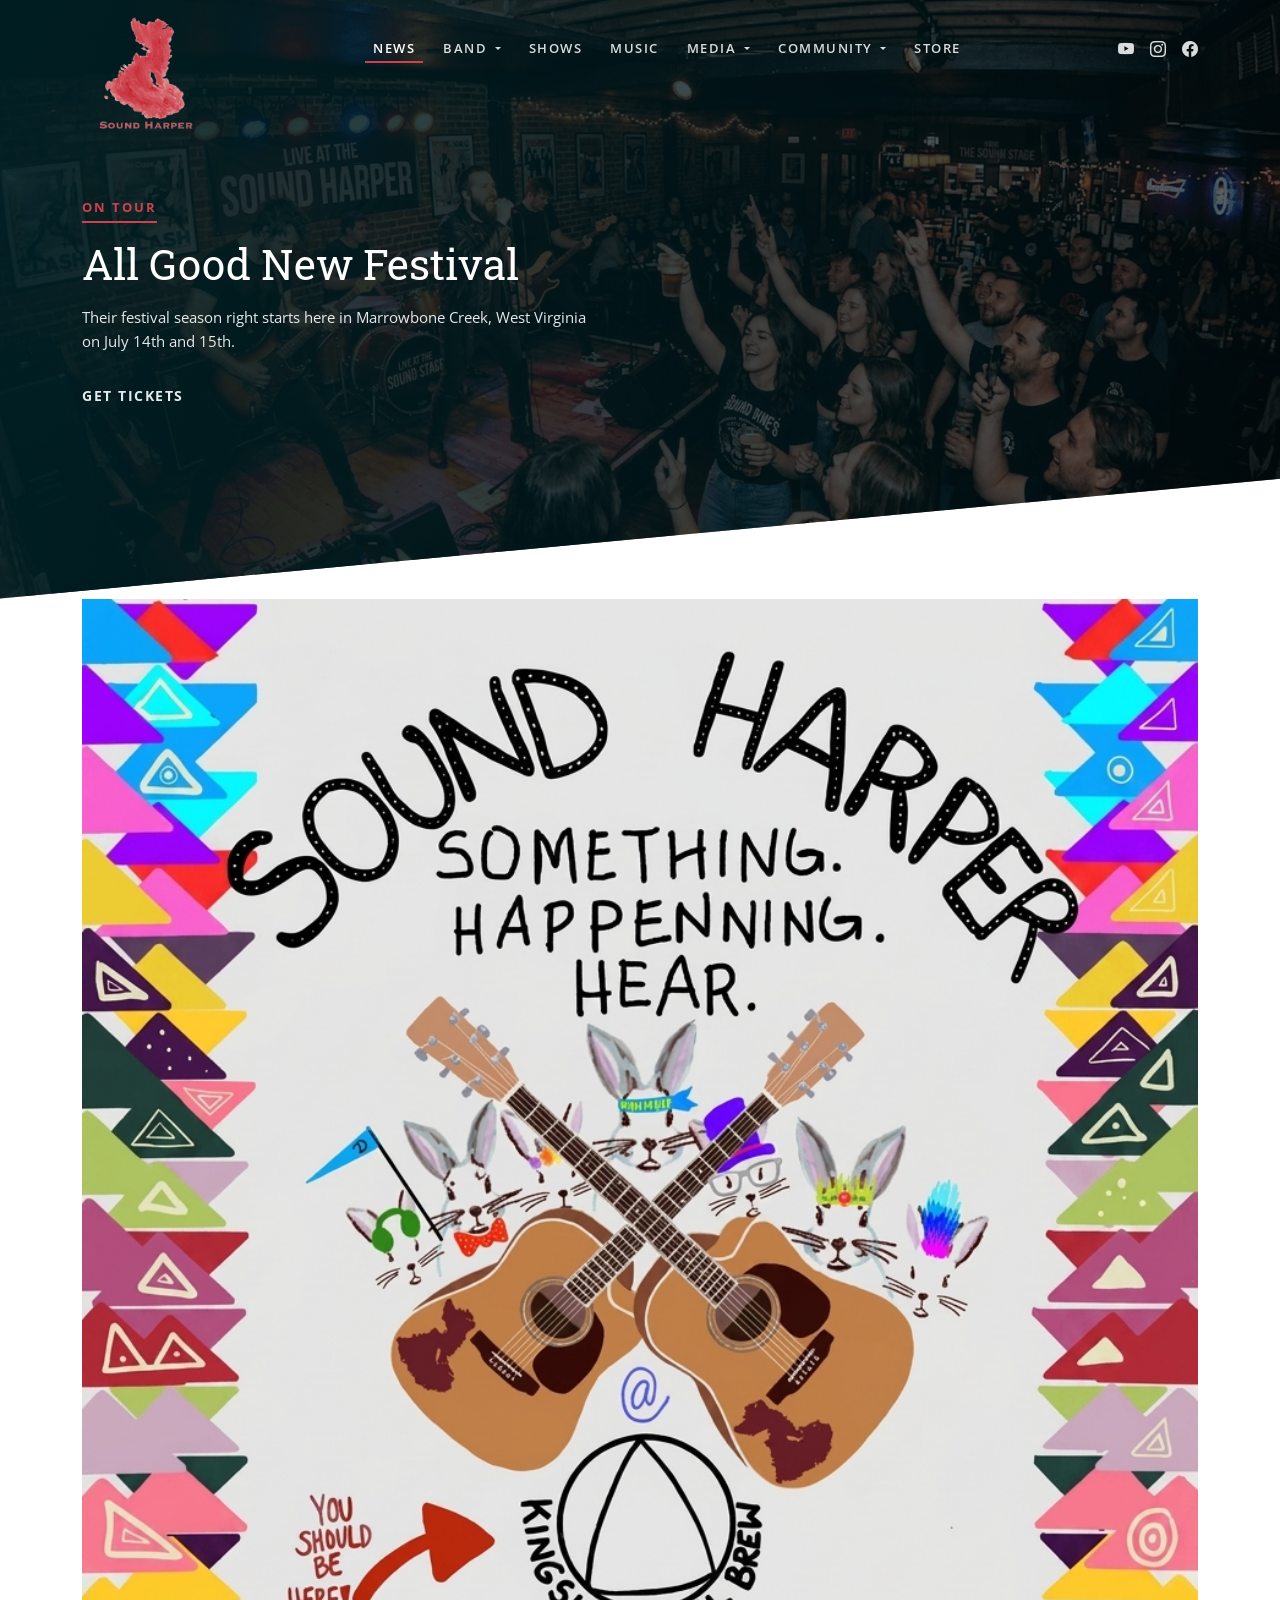
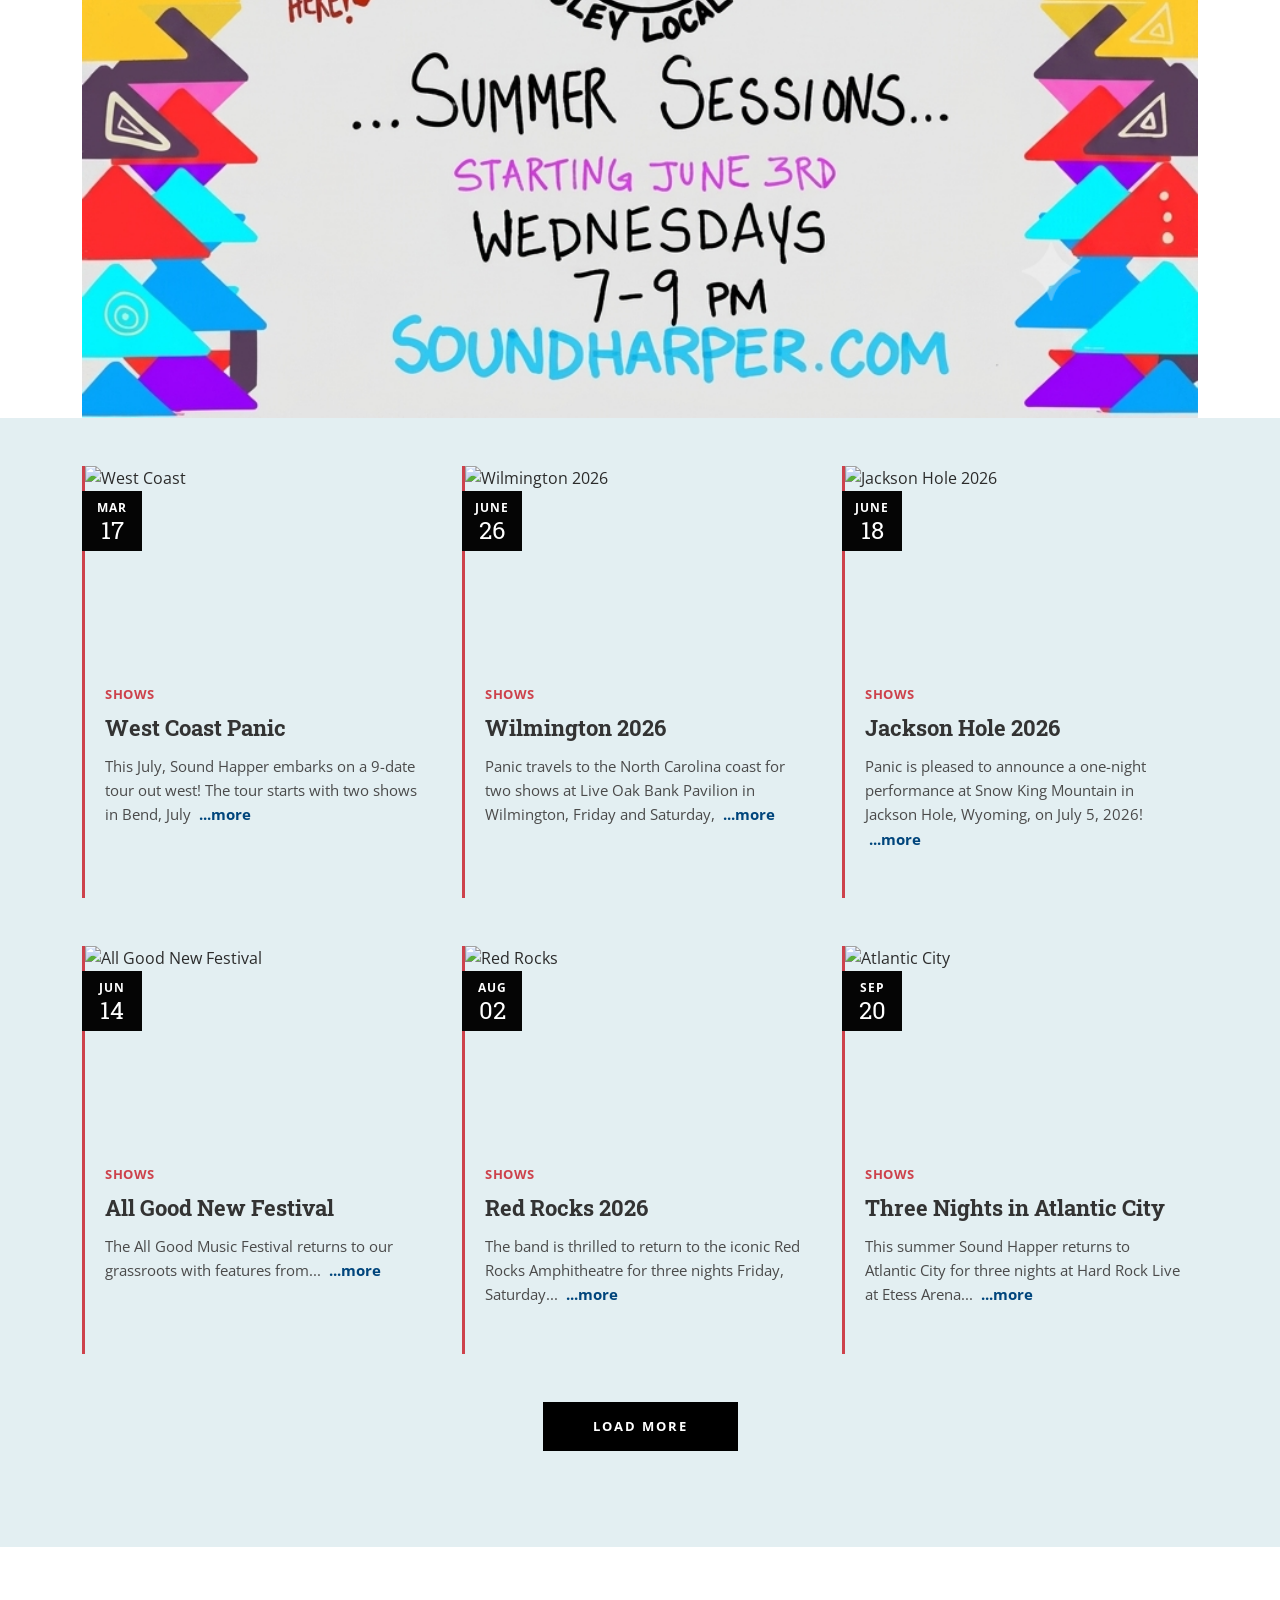
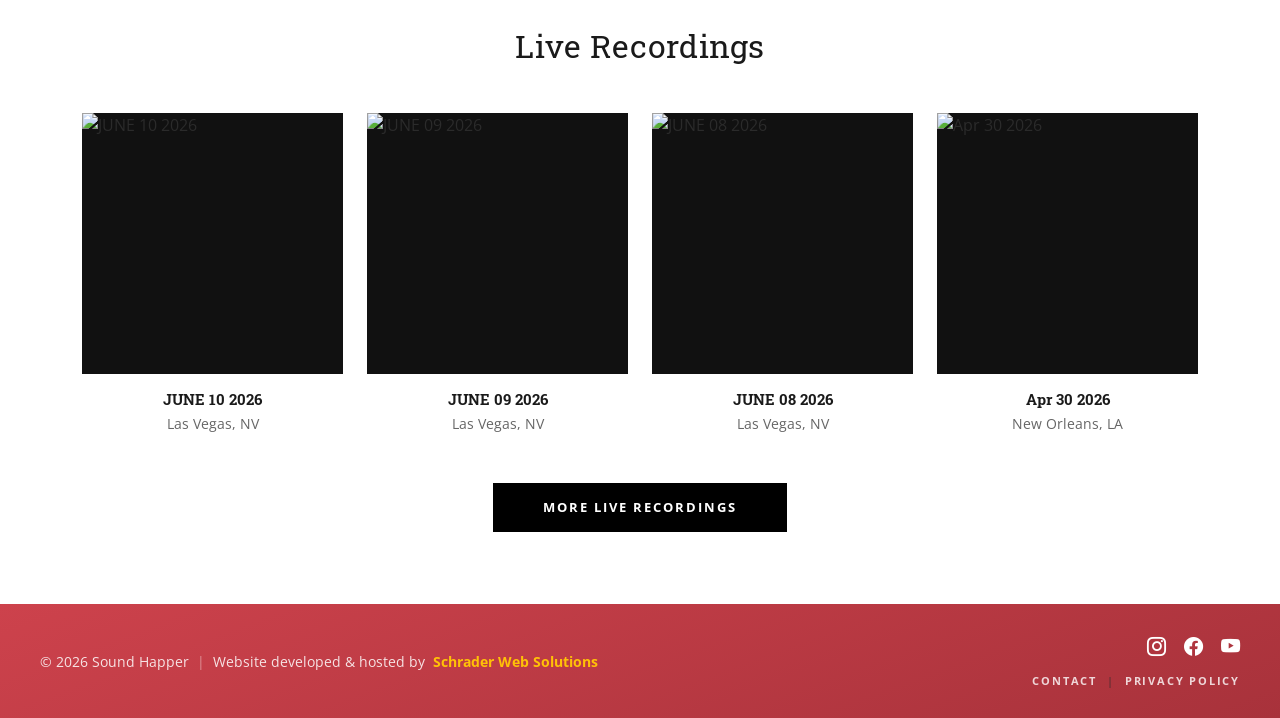
==== commit 6fd0f77c: "sound-happer" ====
--- a/0index.html
+++ b/0index.html
@@ -2,7 +2,7 @@
 <!doctype html>
 <html lang="en" data-bs-theme="light">
     <head>
-        <title>Sound Happer - Tour</title>
+        <title>Sound Happer</title>
         <meta charset="utf-8" />
         <meta name="viewport" content="width=device-width, initial-scale=1" />
         <link rel="apple-touch-icon" sizes="180x180" href="assets/img/fav-icon/apple-touch-icon.png">
